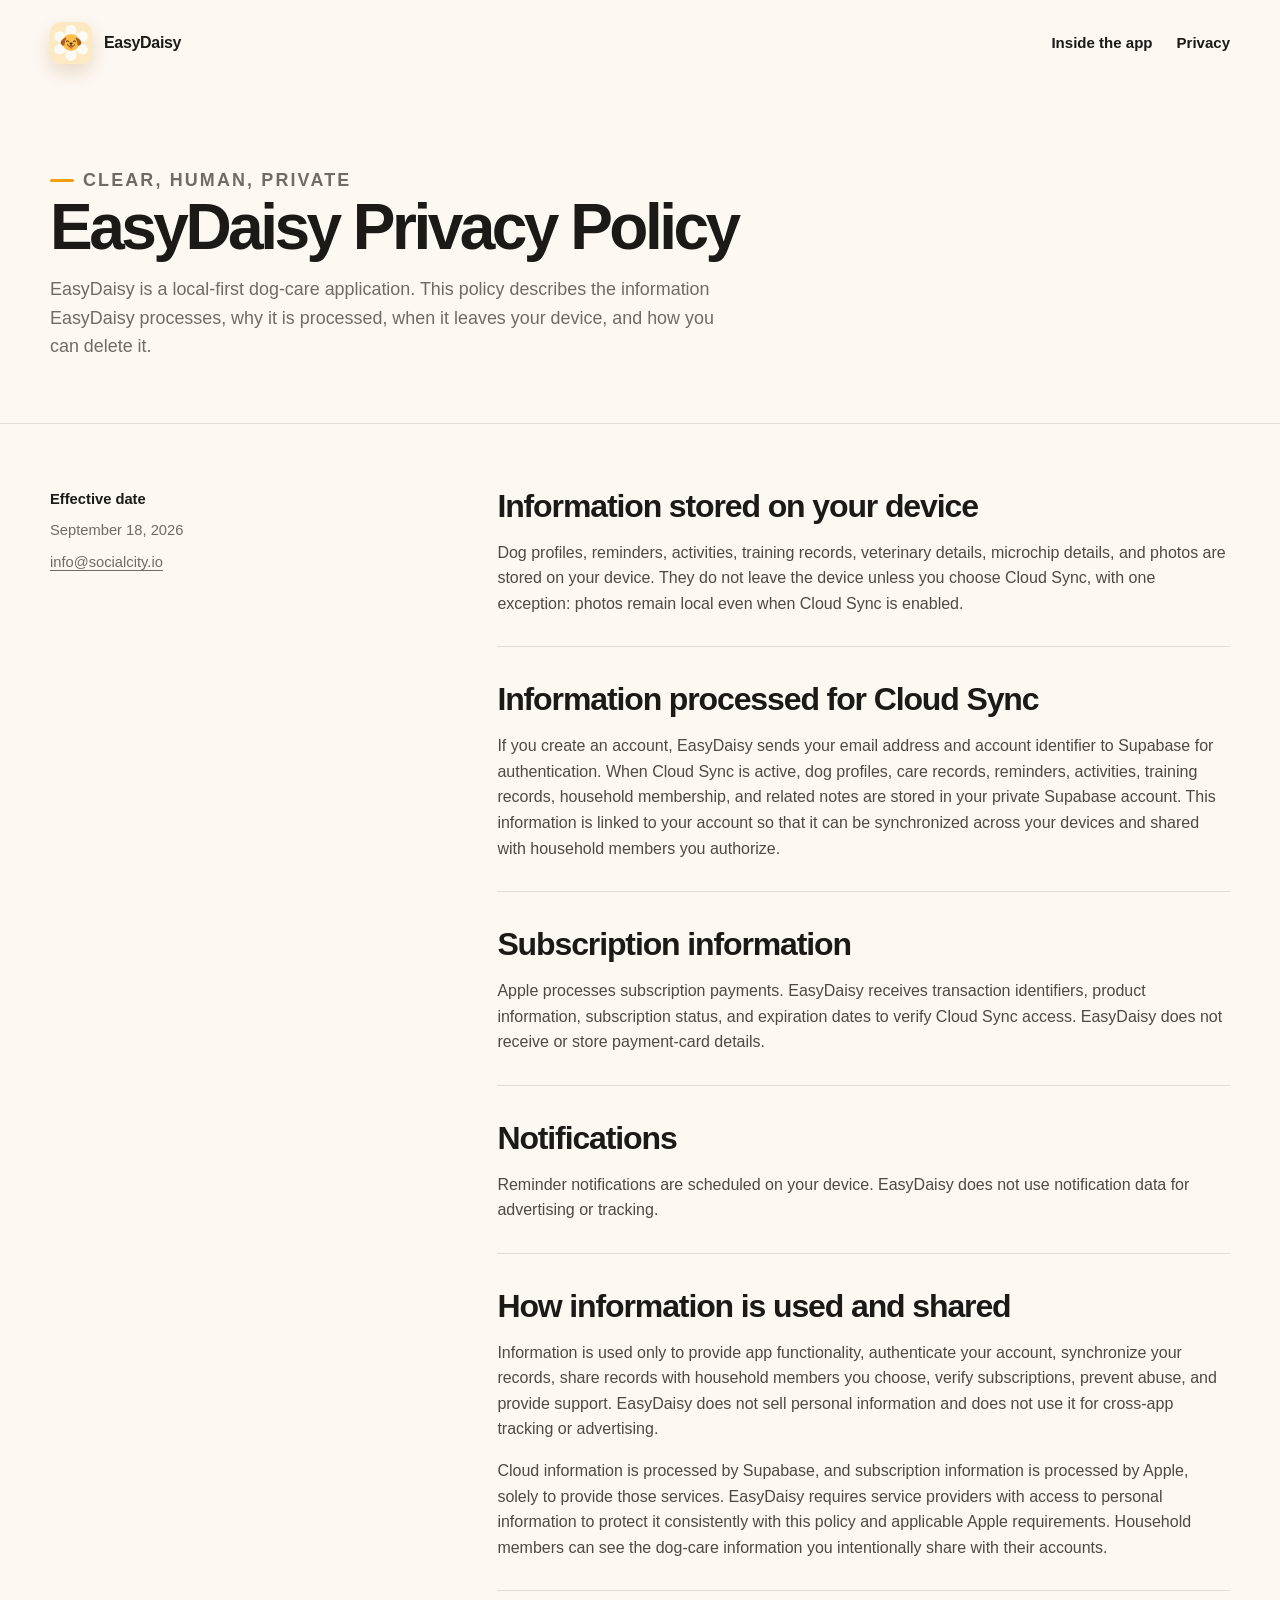
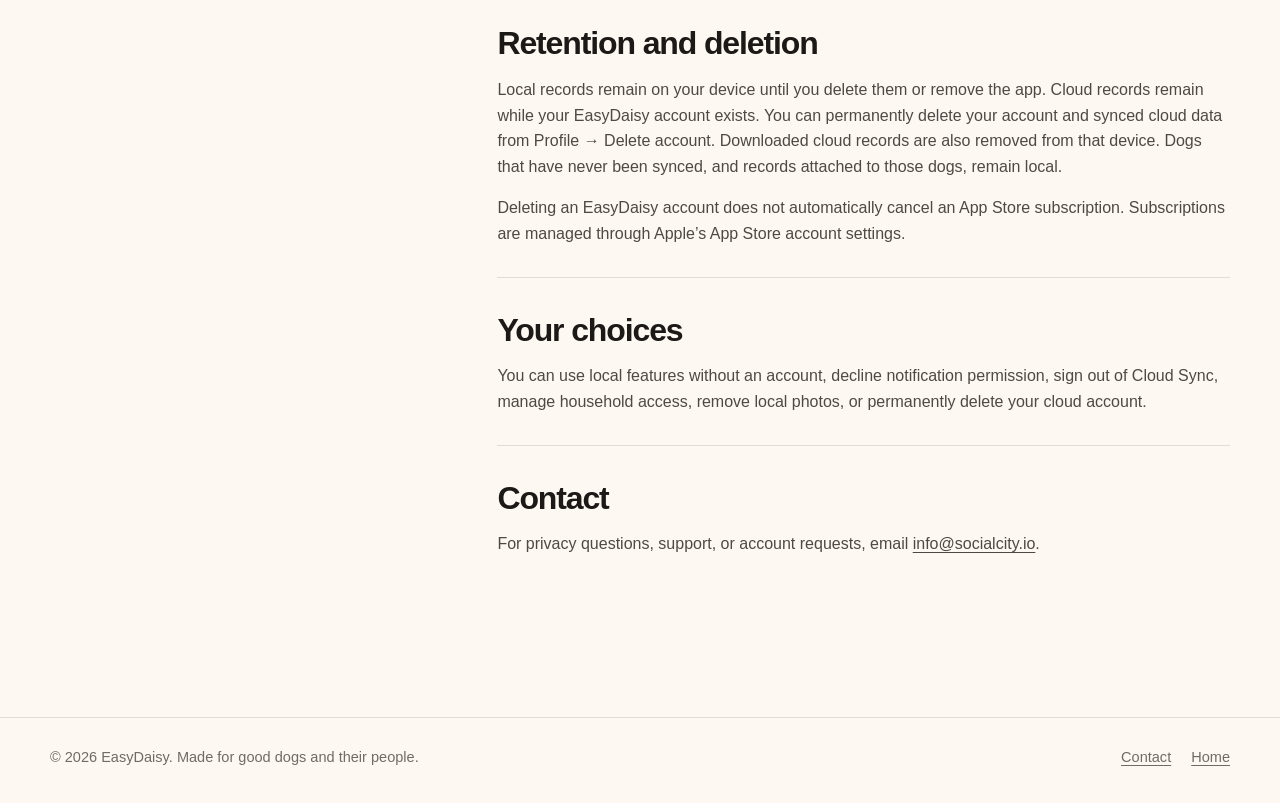
==== privacy/index.html @ a6d791ef "Build EasyDaisy app website" ====
<!doctype html>
<html lang="en">
  <head>
    <meta charset="utf-8">
    <meta name="viewport" content="width=device-width, initial-scale=1">
    <title>Privacy Policy — EasyDaisy</title>
    <meta name="description" content="EasyDaisy privacy policy: what the app stores, how optional Cloud Sync works, and the choices available to you.">
    <meta name="theme-color" content="#fdf8f2">
    <link rel="icon" type="image/svg+xml" href="/favicon.svg">
    <link rel="stylesheet" href="/styles.css">
  </head>
  <body>
    <header class="site-header">
      <div class="shell">
        <a class="brand" href="/" aria-label="EasyDaisy home">
          <img src="/assets/app-icon.png" alt="" width="42" height="42">
          <span>EasyDaisy</span>
        </a>
        <nav class="nav" aria-label="Main navigation"><a href="/#inside">Inside the app</a><a href="/privacy/" aria-current="page">Privacy</a></nav>
      </div>
    </header>

    <main class="privacy-main">
      <section class="privacy-hero">
        <div class="shell">
          <p class="eyebrow">Clear, human, private</p>
          <h1>EasyDaisy Privacy Policy</h1>
          <p>EasyDaisy is a local-first dog-care application. This policy describes the information EasyDaisy processes, why it is processed, when it leaves your device, and how you can delete it.</p>
        </div>
      </section>

      <div class="shell policy">
        <aside class="policy-meta" aria-label="Policy information">
          <p><strong>Effective date</strong></p>
          <p>September 18, 2026</p>
          <p><a href="mailto:info@socialcity.io">info@socialcity.io</a></p>
        </aside>
        <article class="policy-copy">
          <section><h2>Information stored on your device</h2><p>Dog profiles, reminders, activities, training records, veterinary details, microchip details, and photos are stored on your device. They do not leave the device unless you choose Cloud Sync, with one exception: photos remain local even when Cloud Sync is enabled.</p></section>
          <section><h2>Information processed for Cloud Sync</h2><p>If you create an account, EasyDaisy sends your email address and account identifier to Supabase for authentication. When Cloud Sync is active, dog profiles, care records, reminders, activities, training records, household membership, and related notes are stored in your private Supabase account. This information is linked to your account so that it can be synchronized across your devices and shared with household members you authorize.</p></section>
          <section><h2>Subscription information</h2><p>Apple processes subscription payments. EasyDaisy receives transaction identifiers, product information, subscription status, and expiration dates to verify Cloud Sync access. EasyDaisy does not receive or store payment-card details.</p></section>
          <section><h2>Notifications</h2><p>Reminder notifications are scheduled on your device. EasyDaisy does not use notification data for advertising or tracking.</p></section>
          <section><h2>How information is used and shared</h2><p>Information is used only to provide app functionality, authenticate your account, synchronize your records, share records with household members you choose, verify subscriptions, prevent abuse, and provide support. EasyDaisy does not sell personal information and does not use it for cross-app tracking or advertising.</p><p>Cloud information is processed by Supabase, and subscription information is processed by Apple, solely to provide those services. EasyDaisy requires service providers with access to personal information to protect it consistently with this policy and applicable Apple requirements. Household members can see the dog-care information you intentionally share with their accounts.</p></section>
          <section><h2>Retention and deletion</h2><p>Local records remain on your device until you delete them or remove the app. Cloud records remain while your EasyDaisy account exists. You can permanently delete your account and synced cloud data from Profile → Delete account. Downloaded cloud records are also removed from that device. Dogs that have never been synced, and records attached to those dogs, remain local.</p><p>Deleting an EasyDaisy account does not automatically cancel an App Store subscription. Subscriptions are managed through Apple’s App Store account settings.</p></section>
          <section><h2>Your choices</h2><p>You can use local features without an account, decline notification permission, sign out of Cloud Sync, manage household access, remove local photos, or permanently delete your cloud account.</p></section>
          <section><h2>Contact</h2><p>For privacy questions, support, or account requests, email <a href="mailto:info@socialcity.io">info@socialcity.io</a>.</p></section>
        </article>
      </div>
    </main>

    <footer class="site-footer">
      <div class="shell">
        <span>© 2026 EasyDaisy. Made for good dogs and their people.</span>
        <div class="footer-links"><a href="mailto:info@socialcity.io">Contact</a><a href="/">Home</a></div>
      </div>
    </footer>
  </body>
</html>
---- styles.css ----
:root {
  --paper: #fdf8f2;
  --paper-strong: #fffdf9;
  --ink: #1c1917;
  --muted: #716b65;
  --amber: #f59e0b;
  --amber-soft: #ffedc7;
  --sky: #7bb8d4;
  --line: rgba(28, 25, 23, 0.12);
  --shadow: 0 24px 70px rgba(68, 48, 26, 0.14);
  --max: 1180px;
}

* { box-sizing: border-box; }
html { scroll-behavior: smooth; color-scheme: light; }
body {
  margin: 0;
  background: var(--paper);
  color: var(--ink);
  font-family: ui-rounded, "SF Pro Rounded", "Avenir Next", Avenir, -apple-system, BlinkMacSystemFont, "Segoe UI", sans-serif;
  font-size: 1rem;
  line-height: 1.6;
  -webkit-font-smoothing: antialiased;
}
img { display: block; max-width: 100%; }
a { color: inherit; text-decoration-thickness: 1px; text-underline-offset: 0.2em; }
a:focus-visible { outline: 3px solid var(--sky); outline-offset: 4px; }
.shell { width: min(calc(100% - 40px), var(--max)); margin-inline: auto; }
.site-header { position: relative; z-index: 10; padding: 22px 0; }
.site-header .shell, .site-footer .shell { display: flex; align-items: center; justify-content: space-between; gap: 24px; }
.brand { display: inline-flex; align-items: center; gap: 12px; font-weight: 800; letter-spacing: -0.02em; text-decoration: none; }
.brand img { width: 42px; height: 42px; border-radius: 11px; box-shadow: 0 8px 18px rgba(136, 85, 9, 0.18); }
.nav { display: flex; align-items: center; gap: 24px; font-size: 0.94rem; font-weight: 700; }
.nav a { text-decoration: none; }
.nav a:hover { color: #9b5d00; }
.hero { position: relative; overflow: hidden; padding: 54px 0 112px; }
.hero::before {
  position: absolute; top: -240px; right: -150px; width: 680px; height: 680px;
  border: 1px solid rgba(245, 158, 11, 0.28); border-radius: 50%;
  box-shadow: inset 0 0 0 110px rgba(245, 158, 11, 0.05), inset 0 0 0 220px rgba(123, 184, 212, 0.05);
  content: ""; pointer-events: none;
}
.hero-grid { display: grid; grid-template-columns: minmax(0, 1.08fr) minmax(320px, 0.92fr); align-items: center; gap: clamp(56px, 8vw, 110px); }
.eyebrow { display: inline-flex; align-items: center; gap: 9px; margin: 0 0 22px; color: #8c5707; font-size: 0.82rem; font-weight: 850; letter-spacing: 0.12em; text-transform: uppercase; }
.eyebrow::before { width: 24px; height: 3px; border-radius: 99px; background: var(--amber); content: ""; }
h1, h2, h3, p { margin-top: 0; }
h1 { max-width: 760px; margin-bottom: 24px; font-size: clamp(3.45rem, 7.8vw, 6.8rem); font-weight: 900; letter-spacing: -0.075em; line-height: 0.91; }
.hero-copy > p:not(.eyebrow) { max-width: 650px; margin-bottom: 30px; color: var(--muted); font-size: clamp(1.13rem, 2vw, 1.34rem); line-height: 1.55; }
.hero-actions { display: flex; flex-wrap: wrap; align-items: center; gap: 16px; }
.button { display: inline-flex; min-height: 52px; align-items: center; justify-content: center; padding: 0 23px; border: 1px solid var(--ink); border-radius: 999px; background: var(--ink); color: white; font-size: 0.96rem; font-weight: 800; text-decoration: none; transition: transform 160ms ease, box-shadow 160ms ease; }
.button:hover { transform: translateY(-2px); box-shadow: 0 12px 24px rgba(28, 25, 23, 0.17); }
.text-link { font-weight: 750; }
.hero-visual { position: relative; min-height: 610px; }
.hero-icon { position: absolute; top: 2px; right: 12%; z-index: 2; width: 132px; border: 10px solid var(--paper-strong); border-radius: 31px; box-shadow: var(--shadow); transform: rotate(7deg); }
.phone { position: absolute; overflow: hidden; border: 8px solid var(--ink); border-radius: 45px; background: var(--ink); box-shadow: var(--shadow); }
.phone img { width: 100%; height: 100%; border-radius: 36px; object-fit: cover; }
.phone-main { top: 85px; left: 5%; width: min(310px, 72%); transform: rotate(-4deg); }
.phone-peek { right: 0; bottom: -18px; width: min(220px, 52%); transform: rotate(5deg); }
.feature-band { background: var(--ink); color: white; padding: 92px 0; }
.feature-intro { display: grid; grid-template-columns: 0.8fr 1.2fr; gap: 48px; margin-bottom: 56px; }
.feature-intro h2, .section-heading h2, .privacy-hero h1 { margin-bottom: 16px; font-size: clamp(2.35rem, 5vw, 4.7rem); letter-spacing: -0.055em; line-height: 1; }
.feature-intro p { align-self: end; max-width: 640px; margin: 0; color: rgba(255, 255, 255, 0.66); font-size: 1.13rem; }
.features { display: grid; grid-template-columns: repeat(3, 1fr); border-top: 1px solid rgba(255, 255, 255, 0.16); }
.feature { padding: 32px 30px 8px 0; }
.feature + .feature { padding-left: 30px; border-left: 1px solid rgba(255, 255, 255, 0.16); }
.feature-number { display: block; margin-bottom: 52px; color: var(--amber); font-size: 0.8rem; font-weight: 800; letter-spacing: 0.12em; }
.feature h3 { margin-bottom: 12px; font-size: 1.5rem; letter-spacing: -0.025em; }
.feature p { margin: 0; color: rgba(255, 255, 255, 0.63); }
.screens { padding: 116px 0; }
.section-heading { display: flex; align-items: end; justify-content: space-between; gap: 34px; margin-bottom: 62px; }
.section-heading p { max-width: 460px; margin-bottom: 4px; color: var(--muted); font-size: 1.05rem; }
.screen-grid { display: grid; grid-template-columns: repeat(3, 1fr); gap: clamp(20px, 4vw, 48px); }
.screen-card { margin: 0; }
.screen-card:nth-child(2) { transform: translateY(34px); }
.screen-frame { overflow: hidden; border: 7px solid var(--ink); border-radius: 42px; background: var(--ink); box-shadow: 0 22px 55px rgba(51, 38, 25, 0.14); }
.screen-frame img { width: 100%; border-radius: 33px; }
.screen-card figcaption { padding: 22px 10px 0; }
.screen-card strong { display: block; margin-bottom: 4px; font-size: 1.1rem; }
.screen-card span { color: var(--muted); }
.privacy-callout { padding: 30px 0 112px; }
.privacy-card { position: relative; overflow: hidden; display: grid; grid-template-columns: 1.3fr auto; align-items: center; gap: 48px; padding: clamp(34px, 7vw, 74px); border-radius: 28px; background: var(--amber-soft); }
.privacy-card::after { position: absolute; right: -70px; bottom: -110px; width: 280px; height: 280px; border: 42px solid rgba(245, 158, 11, 0.25); border-radius: 50%; content: ""; }
.privacy-card h2 { margin-bottom: 14px; font-size: clamp(2rem, 4.2vw, 3.7rem); letter-spacing: -0.05em; line-height: 1; }
.privacy-card p { max-width: 650px; margin-bottom: 0; color: #715b38; font-size: 1.06rem; }
.privacy-card .button { position: relative; z-index: 1; }
.site-footer { padding: 28px 0 34px; border-top: 1px solid var(--line); color: var(--muted); font-size: 0.91rem; }
.footer-links { display: flex; gap: 20px; }
.privacy-main { padding-bottom: 96px; }
.privacy-hero { padding: 78px 0 62px; border-bottom: 1px solid var(--line); }
.privacy-hero h1 { max-width: 780px; }
.privacy-hero p { max-width: 680px; margin-bottom: 0; color: var(--muted); font-size: 1.12rem; }
.policy { display: grid; grid-template-columns: minmax(180px, 0.34fr) minmax(0, 0.66fr); gap: 70px; padding-top: 64px; }
.policy-meta { position: sticky; top: 28px; align-self: start; }
.policy-meta p { margin-bottom: 8px; color: var(--muted); font-size: 0.92rem; }
.policy-meta strong { color: var(--ink); }
.policy-copy { max-width: 760px; }
.policy-copy section { padding: 0 0 30px; margin-bottom: 34px; border-bottom: 1px solid var(--line); }
.policy-copy section:last-child { border-bottom: 0; }
.policy-copy h2 { margin-bottom: 15px; font-size: clamp(1.45rem, 2.5vw, 2rem); letter-spacing: -0.035em; line-height: 1.15; }
.policy-copy p { color: #4e4945; }
.policy-copy p:last-child { margin-bottom: 0; }

@media (max-width: 880px) {
  .hero-grid, .feature-intro, .privacy-card, .policy { grid-template-columns: 1fr; }
  .hero { padding-top: 36px; }
  .hero-visual { min-height: 600px; max-width: 520px; width: 100%; margin-inline: auto; }
  .feature-intro { gap: 18px; }
  .features { grid-template-columns: 1fr; }
  .feature { padding: 30px 0; }
  .feature + .feature { padding-left: 0; border-left: 0; border-top: 1px solid rgba(255, 255, 255, 0.16); }
  .feature-number { margin-bottom: 20px; }
  .privacy-card { gap: 30px; }
  .policy { gap: 30px; }
  .policy-meta { position: static; }
}

@media (max-width: 680px) {
  .shell { width: min(calc(100% - 28px), var(--max)); }
  .site-header { padding: 15px 0; }
  .brand img { width: 38px; height: 38px; }
  .nav a:first-child { display: none; }
  h1 { font-size: clamp(3.1rem, 17vw, 4.8rem); }
  .hero { padding-bottom: 72px; }
  .hero-visual { min-height: 500px; }
  .hero-icon { width: 98px; border-width: 7px; border-radius: 25px; }
  .phone-main { width: 68%; }
  .phone-peek { width: 47%; }
  .feature-band, .screens { padding: 74px 0; }
  .section-heading { display: block; margin-bottom: 42px; }
  .section-heading p { margin-top: 20px; }
  .screen-grid { grid-template-columns: 1fr; gap: 50px; }
  .screen-card { width: min(82%, 360px); margin-inline: auto; }
  .screen-card:nth-child(2) { transform: none; }
  .privacy-callout { padding-bottom: 74px; }
  .privacy-card { padding: 36px 26px; }
  .site-footer .shell { align-items: flex-start; flex-direction: column; gap: 12px; }
  .privacy-hero { padding: 48px 0 42px; }
  .privacy-main { padding-bottom: 54px; }
}

@media (prefers-reduced-motion: reduce) {
  html { scroll-behavior: auto; }
  *, *::before, *::after { transition-duration: 0.01ms !important; }
}
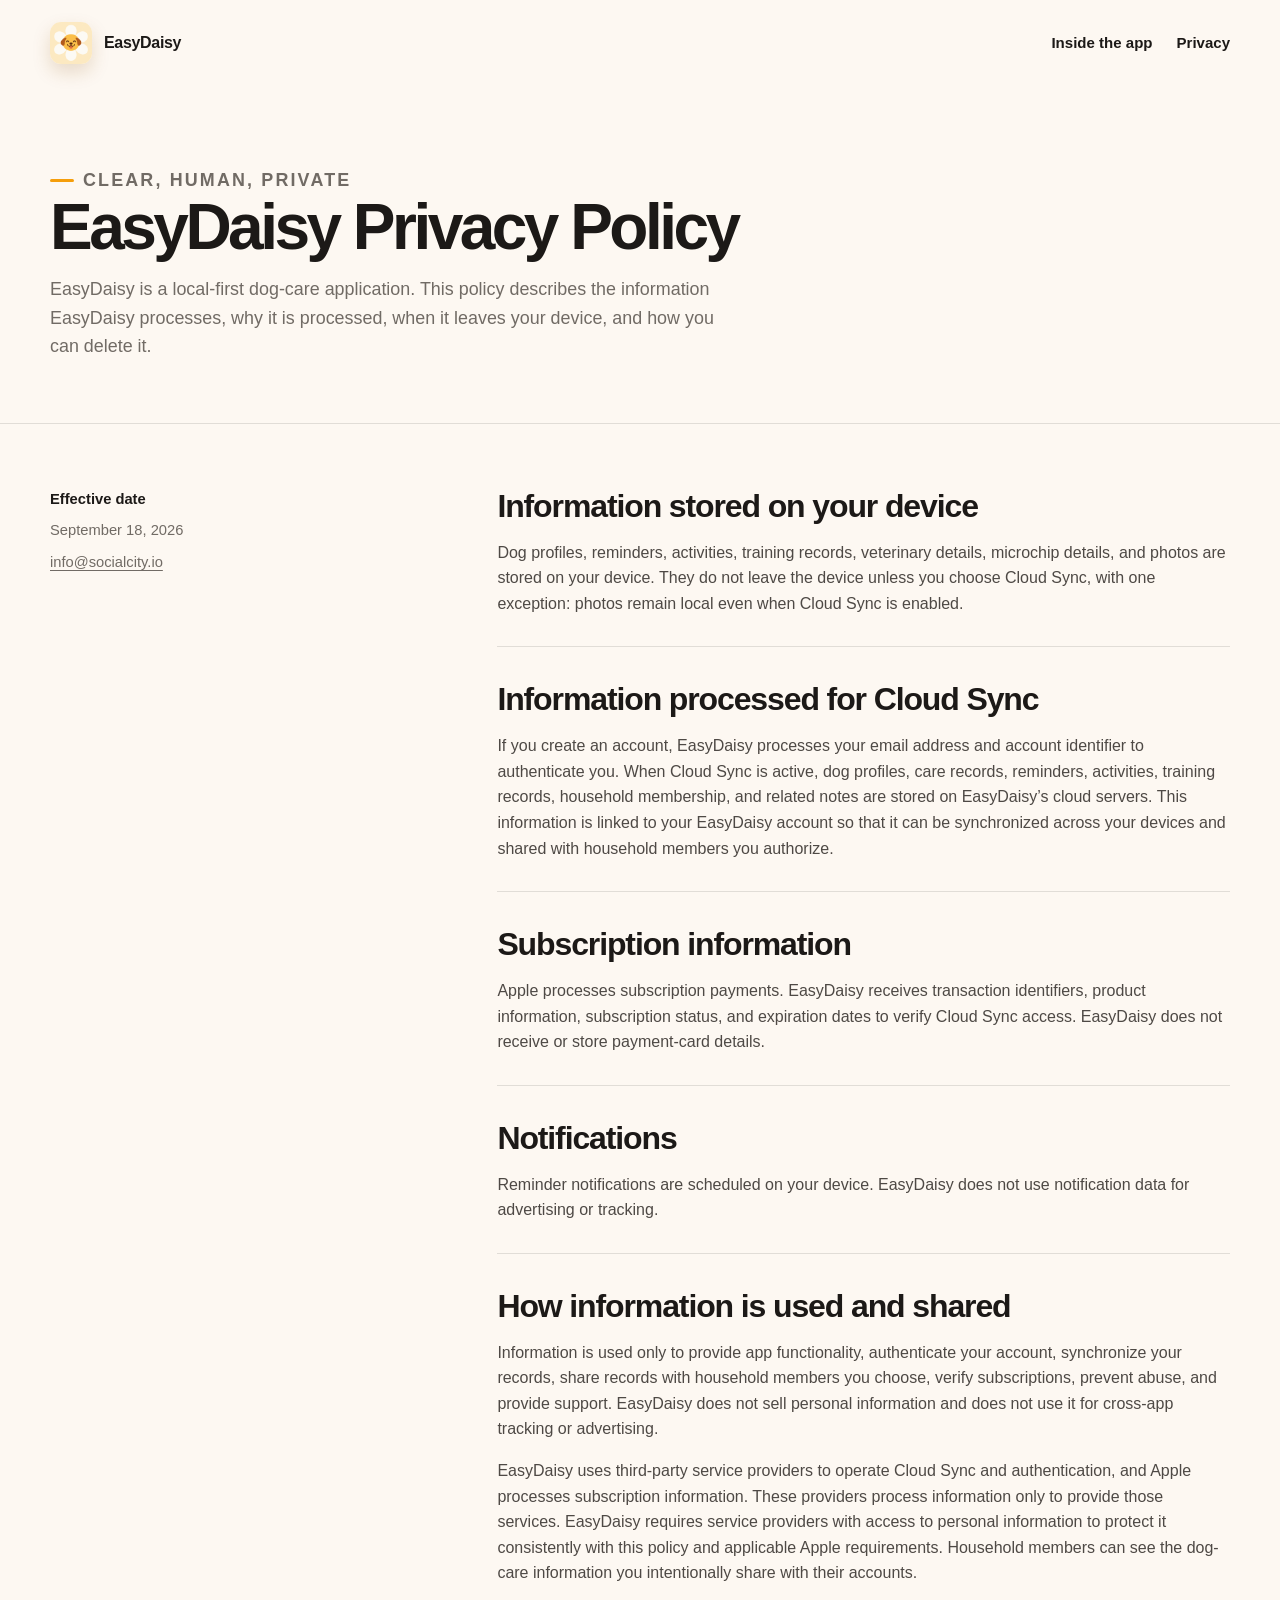
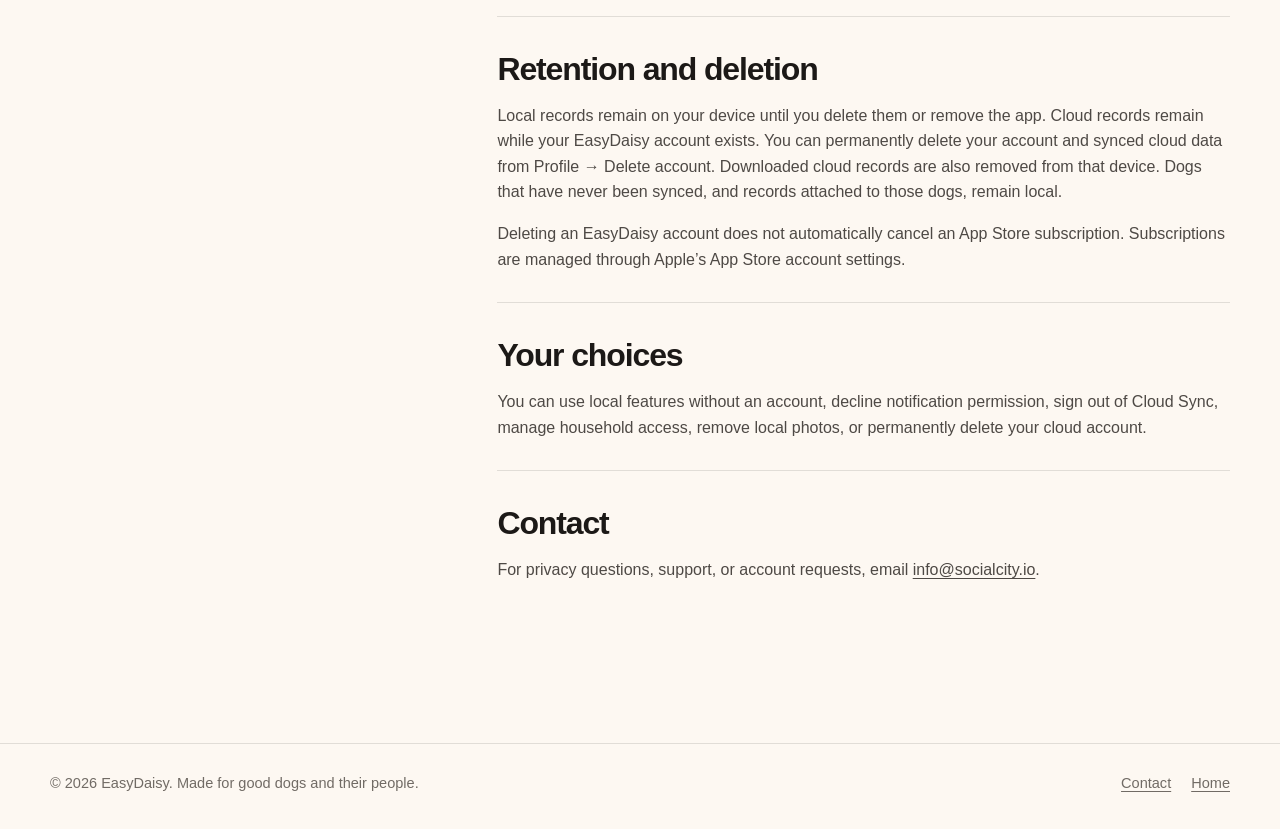
==== commit 3477689d: "Clarify cloud privacy wording" ====
--- a/privacy/index.html
+++ b/privacy/index.html
@@ -37,10 +37,10 @@
         </aside>
         <article class="policy-copy">
           <section><h2>Information stored on your device</h2><p>Dog profiles, reminders, activities, training records, veterinary details, microchip details, and photos are stored on your device. They do not leave the device unless you choose Cloud Sync, with one exception: photos remain local even when Cloud Sync is enabled.</p></section>
-          <section><h2>Information processed for Cloud Sync</h2><p>If you create an account, EasyDaisy sends your email address and account identifier to Supabase for authentication. When Cloud Sync is active, dog profiles, care records, reminders, activities, training records, household membership, and related notes are stored in your private Supabase account. This information is linked to your account so that it can be synchronized across your devices and shared with household members you authorize.</p></section>
+          <section><h2>Information processed for Cloud Sync</h2><p>If you create an account, EasyDaisy processes your email address and account identifier to authenticate you. When Cloud Sync is active, dog profiles, care records, reminders, activities, training records, household membership, and related notes are stored on EasyDaisy’s cloud servers. This information is linked to your EasyDaisy account so that it can be synchronized across your devices and shared with household members you authorize.</p></section>
           <section><h2>Subscription information</h2><p>Apple processes subscription payments. EasyDaisy receives transaction identifiers, product information, subscription status, and expiration dates to verify Cloud Sync access. EasyDaisy does not receive or store payment-card details.</p></section>
           <section><h2>Notifications</h2><p>Reminder notifications are scheduled on your device. EasyDaisy does not use notification data for advertising or tracking.</p></section>
-          <section><h2>How information is used and shared</h2><p>Information is used only to provide app functionality, authenticate your account, synchronize your records, share records with household members you choose, verify subscriptions, prevent abuse, and provide support. EasyDaisy does not sell personal information and does not use it for cross-app tracking or advertising.</p><p>Cloud information is processed by Supabase, and subscription information is processed by Apple, solely to provide those services. EasyDaisy requires service providers with access to personal information to protect it consistently with this policy and applicable Apple requirements. Household members can see the dog-care information you intentionally share with their accounts.</p></section>
+          <section><h2>How information is used and shared</h2><p>Information is used only to provide app functionality, authenticate your account, synchronize your records, share records with household members you choose, verify subscriptions, prevent abuse, and provide support. EasyDaisy does not sell personal information and does not use it for cross-app tracking or advertising.</p><p>EasyDaisy uses third-party service providers to operate Cloud Sync and authentication, and Apple processes subscription information. These providers process information only to provide those services. EasyDaisy requires service providers with access to personal information to protect it consistently with this policy and applicable Apple requirements. Household members can see the dog-care information you intentionally share with their accounts.</p></section>
           <section><h2>Retention and deletion</h2><p>Local records remain on your device until you delete them or remove the app. Cloud records remain while your EasyDaisy account exists. You can permanently delete your account and synced cloud data from Profile → Delete account. Downloaded cloud records are also removed from that device. Dogs that have never been synced, and records attached to those dogs, remain local.</p><p>Deleting an EasyDaisy account does not automatically cancel an App Store subscription. Subscriptions are managed through Apple’s App Store account settings.</p></section>
           <section><h2>Your choices</h2><p>You can use local features without an account, decline notification permission, sign out of Cloud Sync, manage household access, remove local photos, or permanently delete your cloud account.</p></section>
           <section><h2>Contact</h2><p>For privacy questions, support, or account requests, email <a href="mailto:info@socialcity.io">info@socialcity.io</a>.</p></section>
